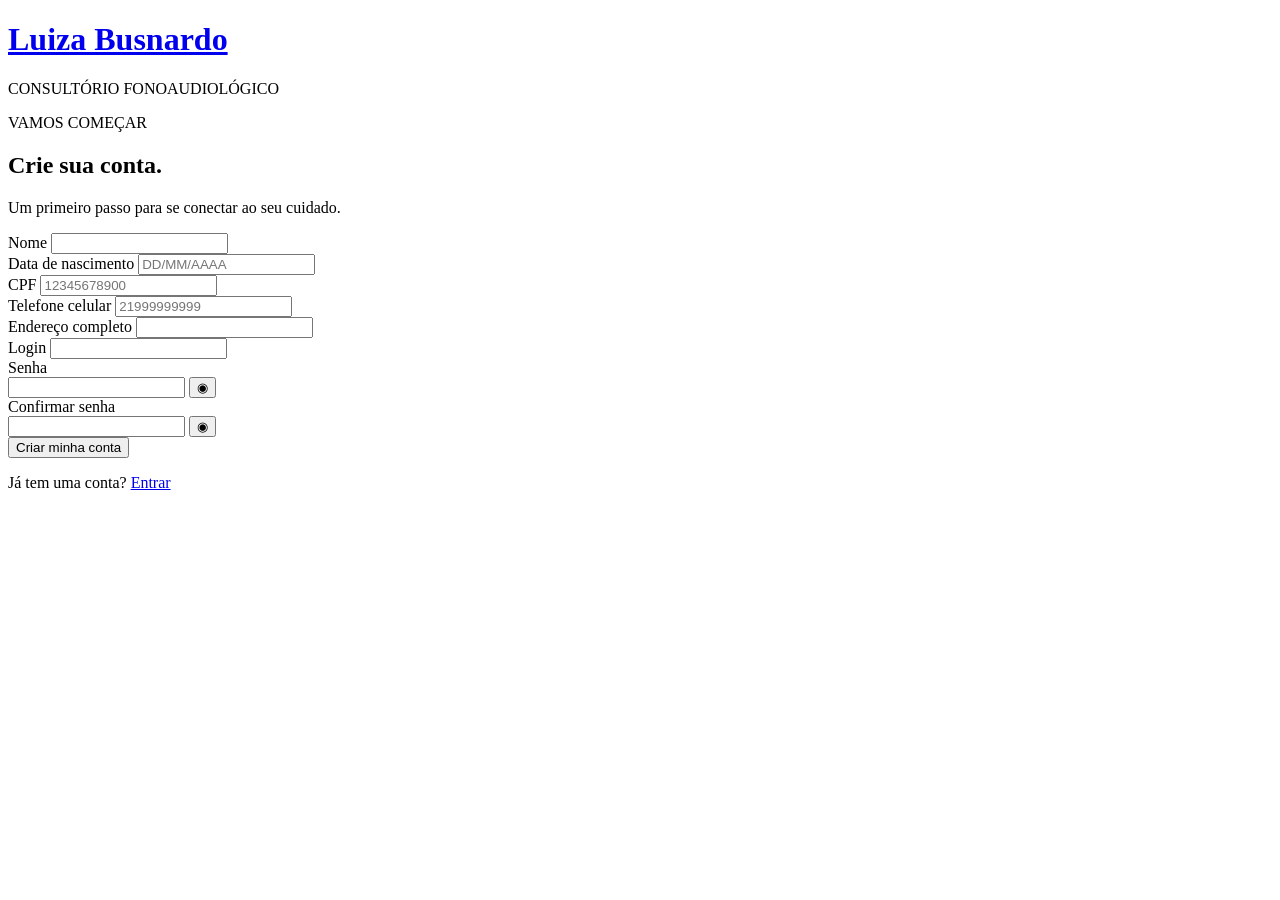
==== cadastro.html @ 749844e0 "Publicar projeto front-end" ====
<!DOCTYPE html>
<html lang="pt-BR">
<head>
  <meta charset="UTF-8" />
  <meta name="viewport" content="width=device-width, initial-scale=1.0" />
  <link rel="stylesheet" href="css/cadastro.css" />
  <title>Cadastro | Luiza Busnardo</title>

  <link rel="preconnect" href="https://fonts.googleapis.com" />
  <link rel="preconnect" href="https://fonts.gstatic.com" crossorigin />
  <link href="https://fonts.googleapis.com/css2?family=Inter:wght@400;500&family=Lora:ital,wght@0,400;1,400&display=swap" rel="stylesheet" />
</head>
<body>
  <header class="cabecalho">
    <h1 class="logotipo"><a href="login.html">Luiza Busnardo</a></h1>
    <p class="subtitulo">CONSULTÓRIO FONOAUDIOLÓGICO</p>
  </header>

  <main class="estrutura">
    <section class="painel-cadastro">
      <form class="formulario-cadastro" id="formularioCadastro" novalidate>
        <p class="destaque">VAMOS COMEÇAR</p>
        <h1>Crie sua conta.</h1>
        <p class="descricao">Um primeiro passo para se conectar ao seu cuidado.</p>

        <div class="campo">
          <label for="nome">Nome</label>
          <input id="nome" name="nome" type="text" maxlength="45" autocomplete="name" />
          <span class="erro" id="erroNome" role="alert"></span>
        </div>

        <div class="campo">
          <label for="dataNascimento">Data de nascimento</label>
          <input id="dataNascimento" name="dataNascimento" type="text" placeholder="DD/MM/AAAA" inputmode="numeric" autocomplete="bday" />
          <span class="erro" id="erroDataNascimento" role="alert"></span>
        </div>

        <div class="campo">
          <label for="cpf">CPF</label>
          <input id="cpf" name="cpf" type="text" placeholder="12345678900" maxlength="11" inputmode="numeric" autocomplete="off" />
          <span class="erro" id="erroCpf" role="alert"></span>
        </div>

        <div class="campo">
          <label for="telefone">Telefone celular</label>
          <input id="telefone" name="telefone" type="tel" placeholder="21999999999" maxlength="11" inputmode="numeric" autocomplete="tel" />
          <span class="erro" id="erroTelefone" role="alert"></span>
        </div>

        <div class="campo">
          <label for="enderecoCompleto">Endereço completo</label>
          <input id="enderecoCompleto" name="enderecoCompleto" type="text" autocomplete="street-address" />
          <span class="erro" id="erroEnderecoCompleto" role="alert"></span>
        </div>

        <div class="campo">
          <label for="login">Login</label>
          <input id="login" name="login" type="text" maxlength="6" autocomplete="username" />
          <span class="erro" id="erroLogin" role="alert"></span>
        </div>

        <div class="campo">
          <label for="senha">Senha</label>
          <div class="controle-senha">
            <input id="senha" name="senha" type="password" maxlength="8" autocomplete="new-password" />
            <button class="alternar-senha" type="button" data-alvo="senha" aria-label="Mostrar senha">◉</button>
          </div>
          <span class="erro" id="erroSenha" role="alert"></span>
        </div>

        <div class="campo">
          <label for="confirmarSenha">Confirmar senha</label>
          <div class="controle-senha">
            <input id="confirmarSenha" name="confirmarSenha" type="password" maxlength="8" autocomplete="new-password" />
            <button class="alternar-senha" type="button" data-alvo="confirmarSenha" aria-label="Mostrar senha">◉</button>
          </div>
          <span class="erro" id="erroConfirmarSenha" role="alert"></span>
        </div>

        <button class="botao-principal" type="submit">Criar minha conta</button>
        <p class="mensagem" id="mensagem" role="status" aria-live="polite"></p>

        <div class="divisor">Já tem uma conta? <a href="login.html">Entrar</a></div>
      </form>
    </section>
  </main>

  <div class="aviso" id="aviso" role="status" aria-live="polite"></div>
  <script src="js/cadastro.js"></script>
</body>
</html>
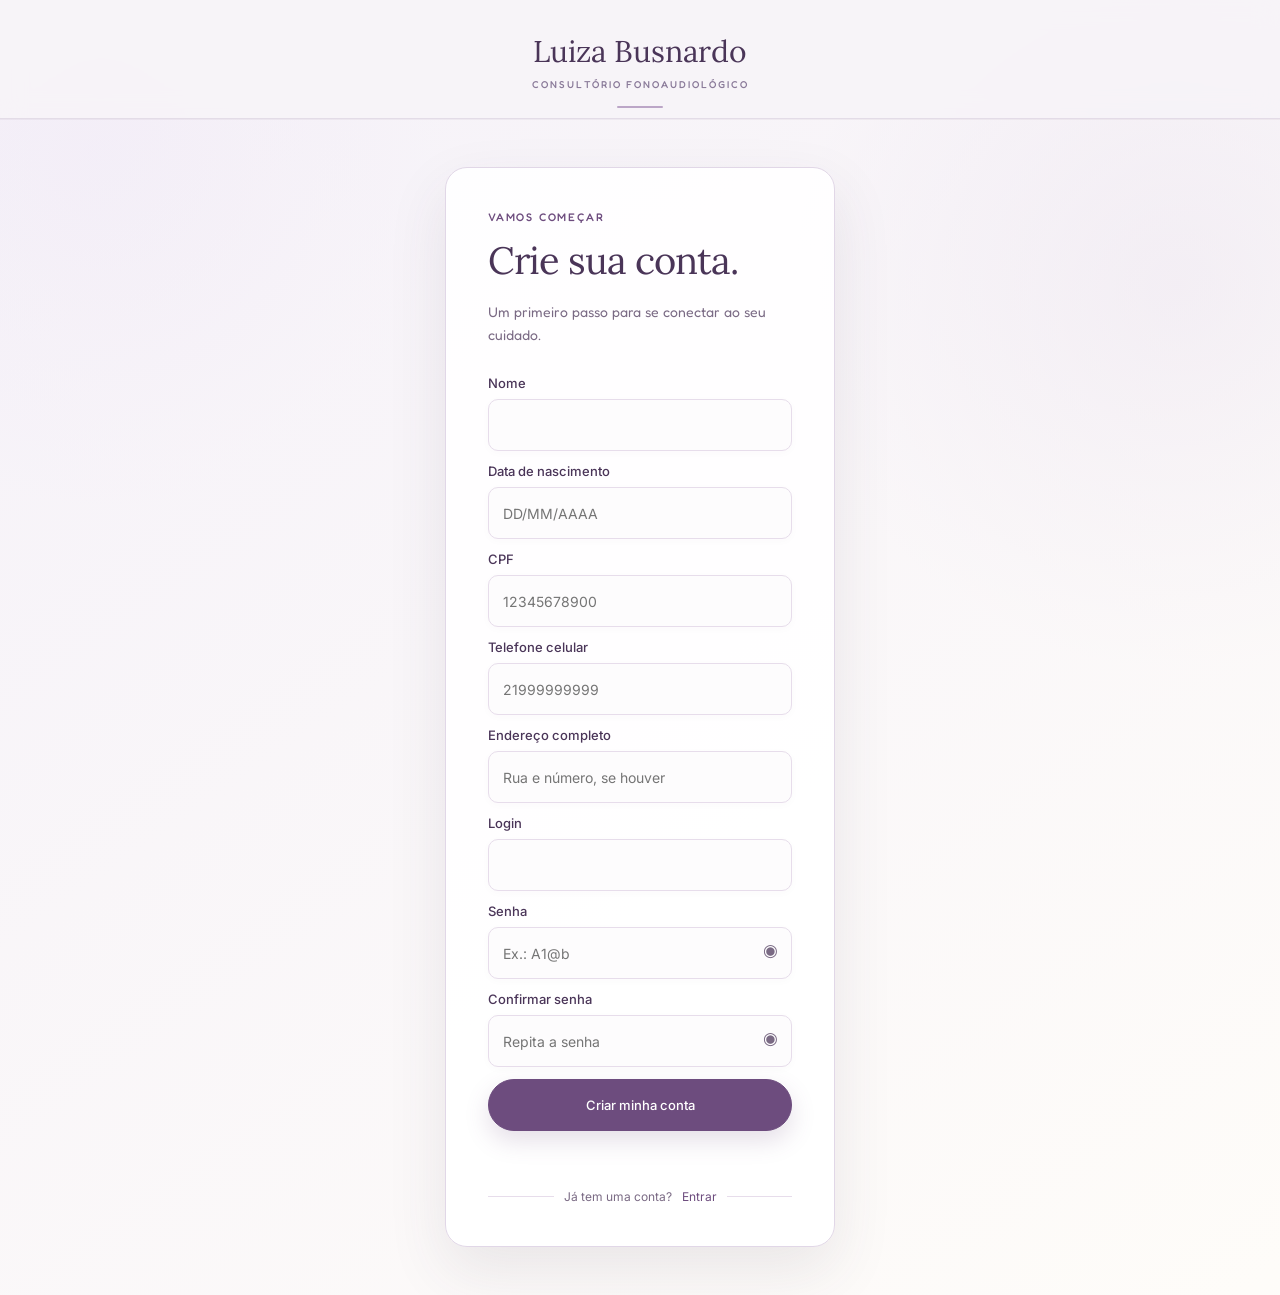
==== commit e2c49183: "Adiciona site institucional do consultorio" ====
--- a/cadastro.html
+++ b/cadastro.html
@@ -1,91 +1,91 @@
-<!DOCTYPE html>
-<html lang="pt-BR">
-<head>
-  <meta charset="UTF-8" />
-  <meta name="viewport" content="width=device-width, initial-scale=1.0" />
-  <link rel="stylesheet" href="css/cadastro.css" />
-  <title>Cadastro | Luiza Busnardo</title>
-
-  <link rel="preconnect" href="https://fonts.googleapis.com" />
-  <link rel="preconnect" href="https://fonts.gstatic.com" crossorigin />
-  <link href="https://fonts.googleapis.com/css2?family=Inter:wght@400;500&family=Lora:ital,wght@0,400;1,400&display=swap" rel="stylesheet" />
-</head>
-<body>
-  <header class="cabecalho">
-    <h1 class="logotipo"><a href="login.html">Luiza Busnardo</a></h1>
-    <p class="subtitulo">CONSULTÓRIO FONOAUDIOLÓGICO</p>
-  </header>
-
-  <main class="estrutura">
-    <section class="painel-cadastro">
-      <form class="formulario-cadastro" id="formularioCadastro" novalidate>
-        <p class="destaque">VAMOS COMEÇAR</p>
-        <h1>Crie sua conta.</h1>
-        <p class="descricao">Um primeiro passo para se conectar ao seu cuidado.</p>
-
-        <div class="campo">
-          <label for="nome">Nome</label>
-          <input id="nome" name="nome" type="text" maxlength="45" autocomplete="name" />
-          <span class="erro" id="erroNome" role="alert"></span>
-        </div>
-
-        <div class="campo">
-          <label for="dataNascimento">Data de nascimento</label>
-          <input id="dataNascimento" name="dataNascimento" type="text" placeholder="DD/MM/AAAA" inputmode="numeric" autocomplete="bday" />
-          <span class="erro" id="erroDataNascimento" role="alert"></span>
-        </div>
-
-        <div class="campo">
-          <label for="cpf">CPF</label>
-          <input id="cpf" name="cpf" type="text" placeholder="12345678900" maxlength="11" inputmode="numeric" autocomplete="off" />
-          <span class="erro" id="erroCpf" role="alert"></span>
-        </div>
-
-        <div class="campo">
-          <label for="telefone">Telefone celular</label>
-          <input id="telefone" name="telefone" type="tel" placeholder="21999999999" maxlength="11" inputmode="numeric" autocomplete="tel" />
-          <span class="erro" id="erroTelefone" role="alert"></span>
-        </div>
-
-        <div class="campo">
-          <label for="enderecoCompleto">Endereço completo</label>
-          <input id="enderecoCompleto" name="enderecoCompleto" type="text" autocomplete="street-address" />
-          <span class="erro" id="erroEnderecoCompleto" role="alert"></span>
-        </div>
-
-        <div class="campo">
-          <label for="login">Login</label>
-          <input id="login" name="login" type="text" maxlength="6" autocomplete="username" />
-          <span class="erro" id="erroLogin" role="alert"></span>
-        </div>
-
-        <div class="campo">
-          <label for="senha">Senha</label>
-          <div class="controle-senha">
-            <input id="senha" name="senha" type="password" maxlength="8" autocomplete="new-password" />
-            <button class="alternar-senha" type="button" data-alvo="senha" aria-label="Mostrar senha">◉</button>
-          </div>
-          <span class="erro" id="erroSenha" role="alert"></span>
-        </div>
-
-        <div class="campo">
-          <label for="confirmarSenha">Confirmar senha</label>
-          <div class="controle-senha">
-            <input id="confirmarSenha" name="confirmarSenha" type="password" maxlength="8" autocomplete="new-password" />
-            <button class="alternar-senha" type="button" data-alvo="confirmarSenha" aria-label="Mostrar senha">◉</button>
-          </div>
-          <span class="erro" id="erroConfirmarSenha" role="alert"></span>
-        </div>
-
-        <button class="botao-principal" type="submit">Criar minha conta</button>
-        <p class="mensagem" id="mensagem" role="status" aria-live="polite"></p>
-
-        <div class="divisor">Já tem uma conta? <a href="login.html">Entrar</a></div>
-      </form>
-    </section>
-  </main>
-
-  <div class="aviso" id="aviso" role="status" aria-live="polite"></div>
-  <script src="js/cadastro.js"></script>
-</body>
-</html>
+<!DOCTYPE html>
+<html lang="pt-BR">
+<head>
+  <meta charset="UTF-8" />
+  <meta name="viewport" content="width=device-width, initial-scale=1.0" />
+  <link rel="stylesheet" href="css/cadastro.css" />
+  <title>Cadastro | Luiza Busnardo</title>
+
+  <link rel="preconnect" href="https://fonts.googleapis.com" />
+  <link rel="preconnect" href="https://fonts.gstatic.com" crossorigin />
+  <link href="https://fonts.googleapis.com/css2?family=DM+Sans:wght@400;500;600&family=Inter:wght@400;500&family=Lora:ital,wght@0,400;1,400&display=swap" rel="stylesheet" />
+</head>
+<body>
+  <header class="cabecalho">
+    <h1 class="logotipo"><a href="inicio.html">Luiza Busnardo</a></h1>
+    <p class="subtitulo">CONSULTÓRIO FONOAUDIOLÓGICO</p>
+  </header>
+
+  <main class="estrutura">
+    <section class="painel-cadastro">
+      <form class="formulario-cadastro" id="formularioCadastro" novalidate>
+        <p class="destaque">VAMOS COMEÇAR</p>
+        <h1>Crie sua conta.</h1>
+        <p class="descricao">Um primeiro passo para se conectar ao seu cuidado.</p>
+
+        <div class="campo">
+          <label for="nome">Nome</label>
+          <input id="nome" name="nome" type="text" maxlength="45" autocomplete="name" />
+          <span class="erro" id="erroNome" role="alert"></span>
+        </div>
+
+        <div class="campo">
+          <label for="dataNascimento">Data de nascimento</label>
+          <input id="dataNascimento" name="dataNascimento" type="text" placeholder="DD/MM/AAAA" maxlength="10" inputmode="numeric" autocomplete="bday" />
+          <span class="erro" id="erroDataNascimento" role="alert"></span>
+        </div>
+
+        <div class="campo">
+          <label for="cpf">CPF</label>
+          <input id="cpf" name="cpf" type="text" placeholder="12345678900" maxlength="11" inputmode="numeric" autocomplete="off" pattern="[0-9]*" />
+          <span class="erro" id="erroCpf" role="alert"></span>
+        </div>
+
+        <div class="campo">
+          <label for="telefone">Telefone celular</label>
+          <input id="telefone" name="telefone" type="tel" placeholder="21999999999" maxlength="11" inputmode="numeric" autocomplete="tel" pattern="[0-9]*" />
+          <span class="erro" id="erroTelefone" role="alert"></span>
+        </div>
+
+        <div class="campo">
+          <label for="enderecoCompleto">Endereço completo</label>
+          <input id="enderecoCompleto" name="enderecoCompleto" type="text" maxlength="150" placeholder="Rua e número, se houver" autocomplete="street-address" />
+          <span class="erro" id="erroEnderecoCompleto" role="alert"></span>
+        </div>
+
+        <div class="campo">
+          <label for="login">Login</label>
+          <input id="login" name="login" type="text" maxlength="6" pattern="[A-Za-z0-9]{4,6}" autocomplete="username" />
+          <span class="erro" id="erroLogin" role="alert"></span>
+        </div>
+
+        <div class="campo">
+          <label for="senha">Senha</label>
+          <div class="controle-senha">
+            <input id="senha" name="senha" type="password" maxlength="8" autocomplete="new-password" placeholder="Ex.: A1@b" />
+            <button class="alternar-senha" type="button" data-alvo="senha" aria-label="Mostrar senha">◉</button>
+          </div>
+          <span class="erro" id="erroSenha" role="alert"></span>
+        </div>
+
+        <div class="campo">
+          <label for="confirmarSenha">Confirmar senha</label>
+          <div class="controle-senha">
+            <input id="confirmarSenha" name="confirmarSenha" type="password" maxlength="8" autocomplete="new-password" placeholder="Repita a senha" />
+            <button class="alternar-senha" type="button" data-alvo="confirmarSenha" aria-label="Mostrar senha">◉</button>
+          </div>
+          <span class="erro" id="erroConfirmarSenha" role="alert"></span>
+        </div>
+
+        <button class="botao-principal" type="submit">Criar minha conta</button>
+        <p class="mensagem" id="mensagem" role="status" aria-live="polite"></p>
+
+        <div class="divisor">Já tem uma conta? <a href="index.html">Entrar</a></div>
+      </form>
+    </section>
+  </main>
+
+  <div class="aviso" id="aviso" role="status" aria-live="polite"></div>
+  <script src="js/cadastro.js"></script>
+</body>
+</html>
--- a/css/cadastro.css
+++ b/css/cadastro.css
@@ -0,0 +1,434 @@
+@import url('https://fonts.googleapis.com/css2?family=Changa+One:ital@0;1&family=Fredoka:wght@300..700&display=swap');
+
+:root {
+  --cabecalho: #f7f3f8;
+  --esquerda: #f3eef7;
+  --direita: #f9f8f9;
+  --primaria: #6d4c7e;
+  --escura: #4a3558;
+  --secundaria: #7a6a84;
+  --subtitulo: #8b7b9a;
+  --borda: #e7ddeb;
+  --branca: #ffffff;
+  --erro: #b66f7c;
+}
+
+* {
+  box-sizing: border-box;
+}
+
+body {
+  margin: 0;
+  color: var(--escura);
+  background: var(--direita);
+  font-family: "Inter", sans-serif;
+}
+
+.cabecalho {
+  padding: 32px 24px 28px;
+  text-align: center;
+  background: rgba(247, 243, 248, 0.92);
+  border-bottom: 1px solid rgba(109, 76, 126, 0.14);
+  box-shadow: 0 8px 28px rgba(109, 76, 126, 0.08);
+  backdrop-filter: blur(12px);
+}
+
+.logotipo {
+  margin: 0;
+  font: 400 30px "Lora", serif;
+}
+
+.logotipo a {
+  color: inherit;
+  text-decoration: none;
+}
+
+.logotipo a:hover {
+  text-decoration: none;
+}
+
+.subtitulo {
+  margin: 8px 0 0;
+  color: var(--subtitulo);
+  font-size: 10px;
+  font-weight: 500;
+  letter-spacing: 2px;
+}
+
+.estrutura {
+  display: grid;
+  grid-template-columns: 1fr;
+  min-height: calc(100vh - 125px);
+}
+
+.boas-vindas,
+.painel-cadastro {
+  padding: 64px 8%;
+}
+
+.boas-vindas {
+  display: flex;
+  flex-direction: column;
+  justify-content: center;
+  background: var(--esquerda);
+}
+
+.conteudo-boas-vindas {
+  width: min(100%, 500px);
+  margin: auto;
+}
+
+.boas-vindas h2,
+.formulario-cadastro h1 {
+  margin: 0;
+  font: 400 34px/1.2 "Lora", serif;
+}
+
+.boas-vindas h2 {
+  max-width: 430px;
+}
+
+.texto-boas-vindas {
+  max-width: 450px;
+  margin: 20px 0 28px;
+  color: var(--secundaria);
+  font-size: 14px;
+  line-height: 1.8;
+}
+
+.imagem-boas-vindas {
+  width: 100%;
+  height: 245px;
+  object-fit: cover;
+  border-radius: 16px;
+  box-shadow: 0 8px 25px rgba(74, 53, 88, 0.06);
+}
+
+blockquote {
+  margin: 24px 0 20px;
+  color: var(--escura);
+  font: italic 16px/1.7 "Lora", serif;
+}
+
+.nota-seguranca {
+  display: flex;
+  align-items: center;
+  gap: 8px;
+  color: var(--secundaria);
+  font-size: 11px;
+}
+
+.nota-seguranca span {
+  color: var(--primaria);
+  font-size: 17px;
+}
+
+.painel-cadastro {
+  display: flex;
+  justify-content: center;
+  background: var(--direita);
+}
+
+.formulario-cadastro {
+  width: min(100%, 390px);
+}
+
+.destaque {
+  margin: 0 0 14px;
+  color: var(--primaria);
+  font-size: 11px;
+  font-weight: 500;
+  letter-spacing: 1.8px;
+}
+
+.descricao {
+  margin: 16px 0 28px;
+  color: var(--secundaria);
+  font-size: 14px;
+  line-height: 1.7;
+}
+
+.campo {
+  position: relative;
+  margin-bottom: 16px;
+}
+
+label {
+  display: block;
+  margin-bottom: 8px;
+  color: var(--escura);
+  font-size: 13px;
+  font-weight: 500;
+}
+
+input[type="text"],
+input[type="tel"],
+input[type="password"] {
+  width: 100%;
+  height: 48px;
+  padding: 0 14px;
+  color: var(--escura);
+  background: var(--branca);
+  border: 1px solid var(--borda);
+  border-radius: 8px;
+  outline: none;
+  font: 14px "Inter", sans-serif;
+  box-shadow: 0 2px 8px rgba(74, 53, 88, 0.025);
+  transition: border-color 0.2s, box-shadow 0.2s;
+}
+
+input:focus {
+  border-color: var(--primaria);
+  box-shadow: 0 0 0 3px rgba(109, 76, 126, 0.1);
+}
+
+input.invalido {
+  border-color: var(--erro);
+  box-shadow: 0 0 0 3px rgba(182, 111, 124, 0.1);
+}
+
+.controle-senha {
+  position: relative;
+}
+
+.controle-senha input {
+  padding-right: 44px;
+}
+
+.alternar-senha {
+  position: absolute;
+  top: 13px;
+  right: 14px;
+  padding: 0;
+  color: var(--secundaria);
+  cursor: pointer;
+  background: none;
+  border: 0;
+  font-size: 17px;
+}
+
+.erro {
+  display: block;
+  min-height: 0;
+  margin-top: 5px;
+  color: var(--erro);
+  font-size: 11px;
+}
+
+button {
+  font: 500 13px "Inter", sans-serif;
+}
+
+.botao-principal {
+  width: 100%;
+  height: 48px;
+  color: var(--branca);
+  background: var(--primaria);
+  border: 1px solid var(--primaria);
+  border-radius: 8px;
+  cursor: pointer;
+  transition: 0.2s ease;
+}
+
+.botao-principal:hover {
+  background: #593b68;
+}
+
+.mensagem {
+  min-height: 18px;
+  margin: 12px 0 0;
+  color: var(--primaria);
+  font-size: 12px;
+  text-align: center;
+}
+
+.divisor {
+  display: flex;
+  align-items: center;
+  gap: 10px;
+  margin: 28px 0 0;
+  color: var(--secundaria);
+  font-size: 12px;
+}
+
+.divisor::before,
+.divisor::after {
+  flex: 1;
+  height: 1px;
+  content: "";
+  background: var(--borda);
+}
+
+a {
+  color: var(--primaria);
+  text-decoration: none;
+}
+
+a:hover {
+  text-decoration: underline;
+}
+
+.aviso {
+  position: fixed;
+  right: 24px;
+  bottom: 24px;
+  z-index: 2;
+  max-width: 320px;
+  padding: 14px 18px;
+  color: var(--branca);
+  background: var(--escura);
+  border-radius: 10px;
+  box-shadow: 0 8px 25px rgba(74, 53, 88, 0.2);
+  font-size: 12px;
+  opacity: 0;
+  transform: translateY(12px);
+  pointer-events: none;
+  transition: 0.25s ease;
+}
+
+.aviso.visivel {
+  opacity: 1;
+  transform: translateY(0);
+}
+
+.aviso.sucesso {
+  background: var(--primaria);
+}
+
+@media (max-width: 760px) {
+  .estrutura {
+    grid-template-columns: 1fr;
+  }
+
+  .boas-vindas {
+    padding: 48px 24px;
+  }
+
+  .painel-cadastro {
+    padding: 48px 24px 56px;
+  }
+
+  .imagem-boas-vindas {
+    height: 210px;
+  }
+}
+
+@media (max-width: 480px) {
+  .cabecalho { padding: 22px 16px 20px; }
+  .logotipo { font-size: 24px; }
+  .painel-cadastro { padding: 32px 18px 40px; }
+  .formulario-cadastro h1 { font-size: 28px; }
+  .aviso { left: 16px; right: 16px; max-width: none; }
+}
+
+body {
+  background:
+    radial-gradient(circle at 85% 8%, rgba(224, 166, 249, 0.20), transparent 24rem),
+    linear-gradient(135deg, #faf8fb 0%, #f5f1f7 100%);
+}
+
+.cabecalho {
+  position: relative;
+  box-shadow: 0 1px 0 rgba(74, 53, 88, 0.05);
+}
+
+.cabecalho::after {
+  content: "";
+  position: absolute;
+  left: 50%;
+  bottom: 10px;
+  width: 46px;
+  height: 2px;
+  transform: translateX(-50%);
+  background: #bca6c7;
+  border-radius: 999px;
+}
+
+.painel-cadastro {
+  min-height: calc(100vh - 88px);
+  padding-top: 48px;
+  padding-bottom: 48px;
+}
+
+.formulario-cadastro {
+  max-width: 520px;
+  padding: 42px;
+  background: rgba(255, 255, 255, 0.94);
+  border: 1px solid rgba(231, 221, 235, 0.95);
+  border-radius: 22px;
+  box-shadow: 0 24px 60px rgba(74, 53, 88, 0.10);
+}
+
+.formulario-cadastro h1 {
+  font-size: 38px;
+  letter-spacing: -1px;
+}
+
+.campo {
+  margin-bottom: 12px;
+}
+
+input[type="text"],
+input[type="tel"],
+input[type="password"] {
+  height: 52px;
+  border-radius: 10px;
+  background: #fdfcfd;
+  transition: 0.2s ease;
+}
+
+input:focus {
+  background: #fff;
+  box-shadow: 0 0 0 4px rgba(109, 76, 126, 0.09);
+  transform: translateY(-1px);
+}
+
+.botao-principal {
+  height: 52px;
+  border-radius: 999px;
+  box-shadow: 0 10px 24px rgba(109, 76, 126, 0.18);
+}
+
+.botao-principal:hover {
+  transform: translateY(-2px);
+  box-shadow: 0 14px 28px rgba(109, 76, 126, 0.24);
+}
+
+@media (max-width: 560px) {
+  .formulario-cadastro {
+    padding: 28px 20px;
+  }
+
+  a,
+  button,
+  input,
+  .botao-principal,
+  .alternar-senha,
+  .divisor a {
+    min-height: 48px;
+  }
+
+  .alternar-senha {
+    min-width: 44px;
+  }
+}
+
+p {
+  font-family: "Fredoka", "DM Sans", "Inter", system-ui, sans-serif;
+}
+
+body {
+  background:
+    radial-gradient(circle at 8% 12%, rgba(237, 227, 245, 0.34), transparent 22rem),
+    radial-gradient(circle at 92% 22%, rgba(218, 205, 229, 0.48), transparent 24rem),
+    #fbf9fc;
+}
+
+.painel-cadastro {
+  background: linear-gradient(145deg, rgba(238, 232, 244, 0.42), rgba(255, 253, 248, 0.78));
+}
+
+.formulario-cadastro {
+  border-color: #e1d7e7;
+  box-shadow: 0 24px 60px rgba(73, 54, 79, 0.10);
+}
